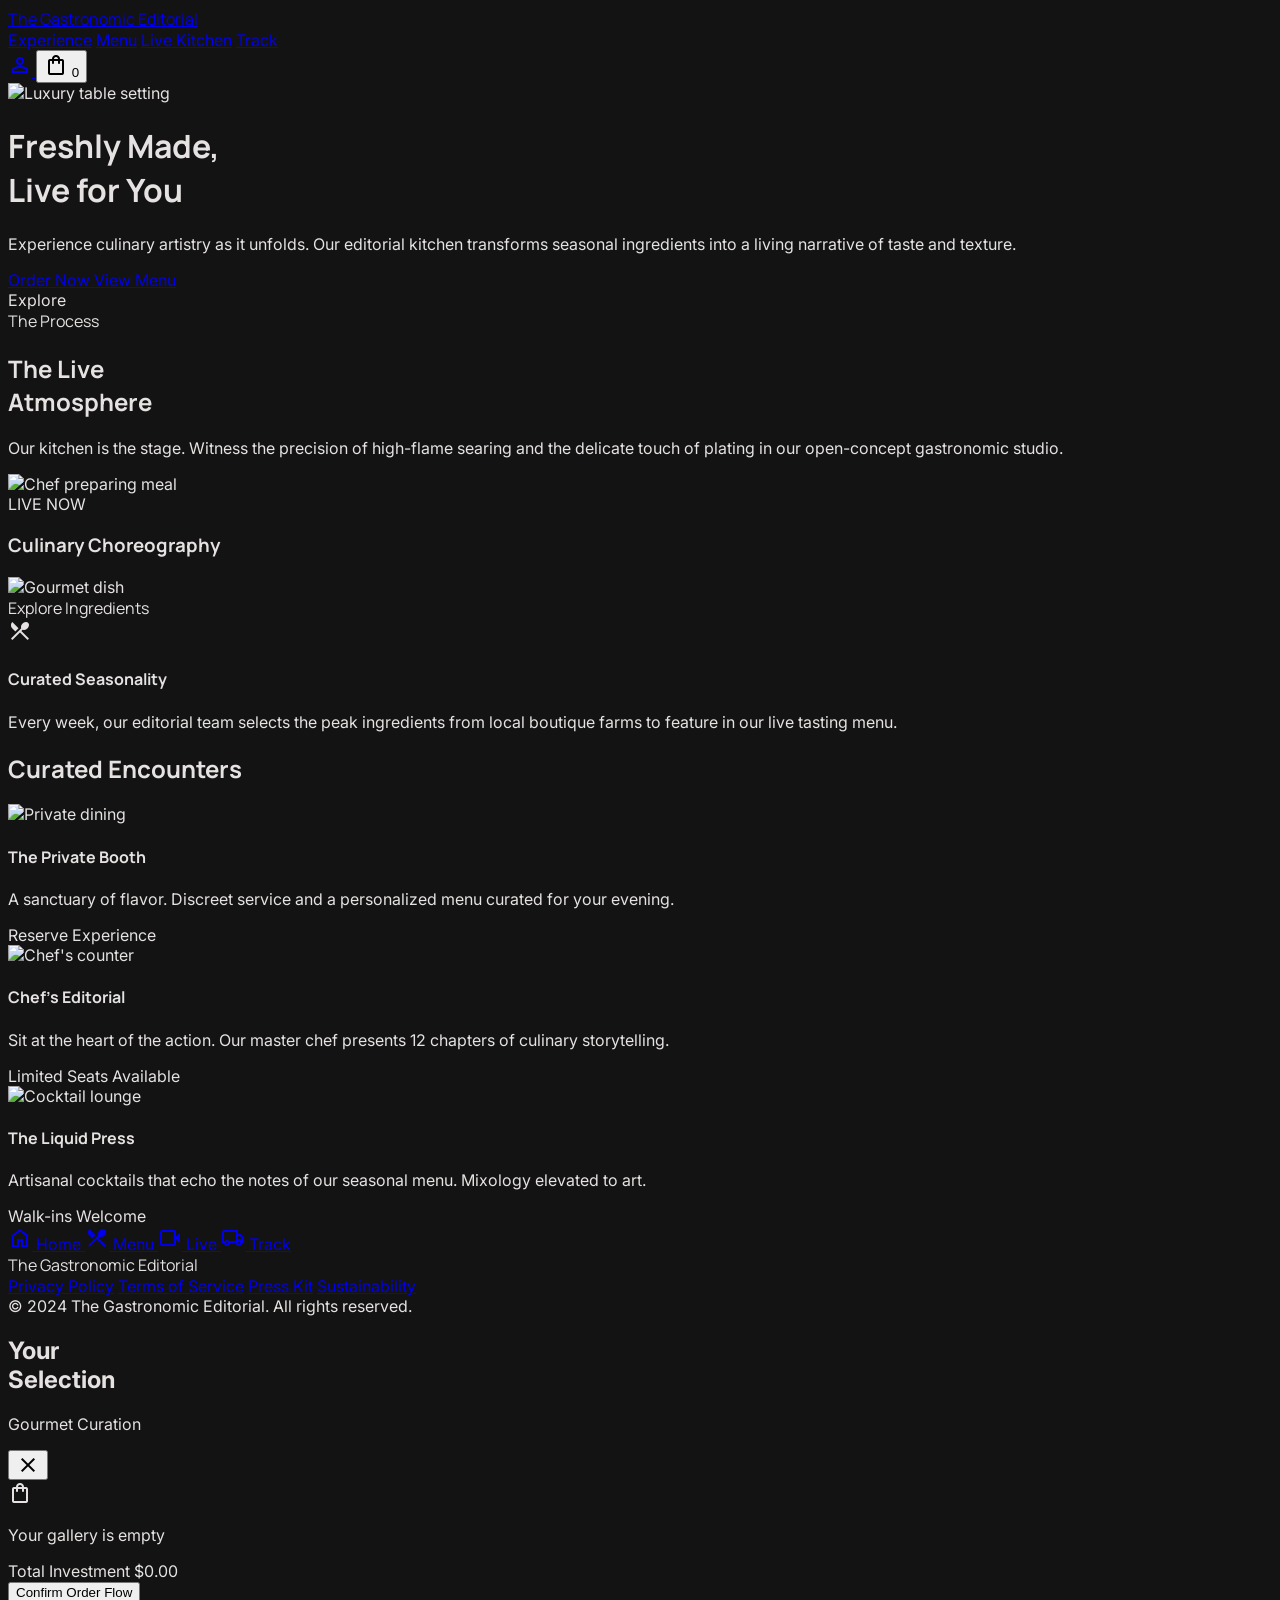
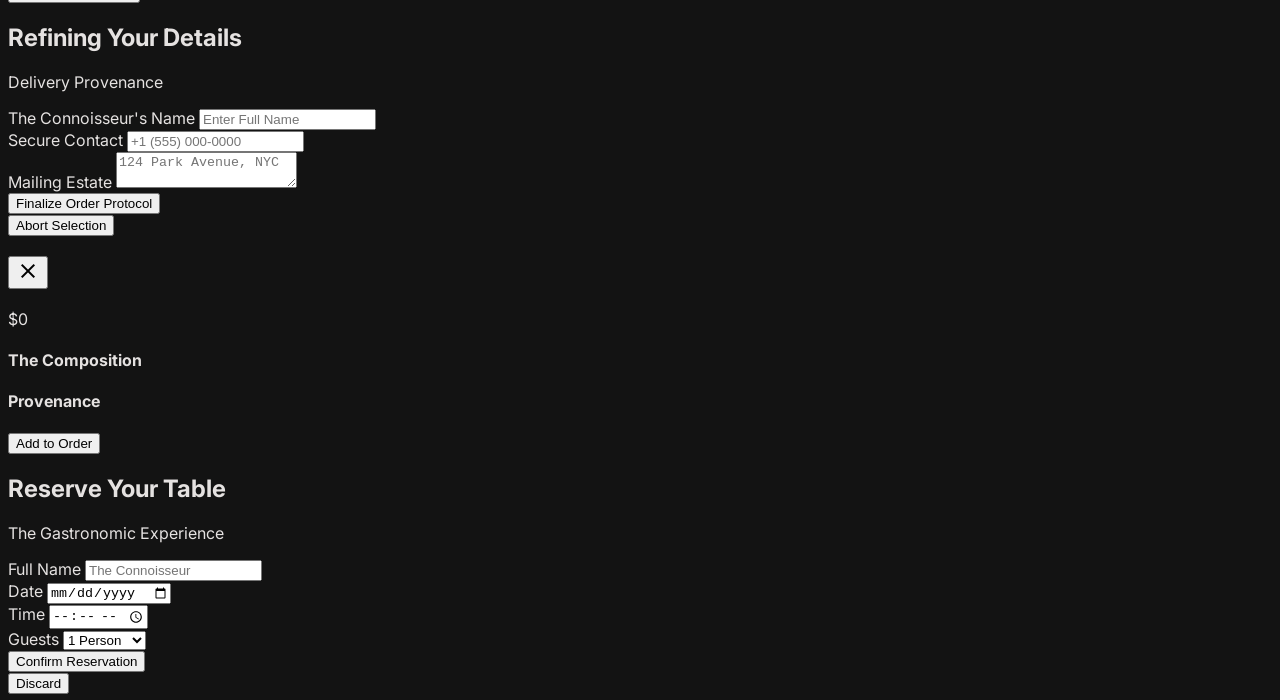
==== index.html @ ee4dd298 "Initial commit with all project files" ====
<!DOCTYPE html>

<html class="dark" lang="en"><head>
<meta charset="utf-8"/>
<meta content="width=device-width, initial-scale=1.0" name="viewport"/>
<title>The Gastronomic Editorial | Premium Culinary Experience</title>
<script src="https://cdn.tailwindcss.com?plugins=forms,container-queries"></script>
<link href="https://fonts.googleapis.com/css2?family=Manrope:wght@400;700;800&amp;family=Inter:wght@300;400;500;600&amp;display=swap" rel="stylesheet"/>
<link href="https://fonts.googleapis.com/css2?family=Material+Symbols+Outlined:wght,FILL@100..700,0..1&amp;display=swap" rel="stylesheet"/>
<link href="https://fonts.googleapis.com/css2?family=Material+Symbols+Outlined:wght,FILL@100..700,0..1&amp;display=swap" rel="stylesheet"/>
<link rel="stylesheet" href="styles.css">
<script id="tailwind-config">
        tailwind.config = {
            darkMode: "class",
            theme: {
                extend: {
                    colors: {
                        "on-primary-container": "#554300",
                        "on-secondary-fixed-variant": "#713700",
                        "surface-bright": "#393939",
                        "secondary": "#ffb783",
                        "surface-container-lowest": "#0e0e0e",
                        "on-tertiary-fixed-variant": "#005228",
                        "tertiary-fixed-dim": "#4ae183",
                        "inverse-primary": "#735c00",
                        "primary-container": "#d4af37",
                        "error": "#ffb4ab",
                        "on-surface": "#e5e2e1",
                        "inverse-surface": "#e5e2e1",
                        "on-background": "#e5e2e1",
                        "surface-container": "#201f1f",
                        "secondary-fixed": "#ffdcc5",
                        "on-primary-fixed-variant": "#574500",
                        "error-container": "#93000a",
                        "surface-dim": "#131313",
                        "outline-variant": "#4d4635",
                        "on-error-container": "#ffdad6",
                        "on-secondary-container": "#451f00",
                        "secondary-fixed-dim": "#ffb783",
                        "primary-fixed-dim": "#e9c349",
                        "surface-container-high": "#2a2a2a",
                        "tertiary-container": "#2ecc71",
                        "on-tertiary-fixed": "#00210c",
                        "tertiary": "#54e98a",
                        "on-tertiary-container": "#005027",
                        "surface-tint": "#e9c349",
                        "on-secondary-fixed": "#301400",
                        "on-primary-fixed": "#241a00",
                        "on-secondary": "#4f2500",
                        "surface-container-low": "#1c1b1b",
                        "secondary-container": "#db7619",
                        "outline": "#99907c",
                        "tertiary-fixed": "#6bfe9c",
                        "primary": "#f2ca50",
                        "background": "#131313",
                        "surface": "#131313",
                        "on-tertiary": "#003919",
                        "surface-container-highest": "#353534",
                        "on-error": "#690005",
                        "surface-variant": "#353534",
                        "on-surface-variant": "#d0c5af",
                        "primary-fixed": "#ffe088",
                        "on-primary": "#3c2f00",
                        "inverse-on-surface": "#313030"
                    },
                    fontFamily: {
                        "headline": ["Manrope"],
                        "body": ["Inter"],
                        "label": ["Inter"]
                    },
                    borderRadius: {"DEFAULT": "0.25rem", "lg": "0.5rem", "xl": "0.75rem", "full": "9999px"},
                },
            },
        }
    </script>
<style>
        .material-symbols-outlined {
            font-variation-settings: 'FILL' 0, 'wght' 400, 'GRAD' 0, 'opsz' 24;
        }
        body {
            background-color: #131313;
            color: #e5e2e1;
            font-family: 'Inter', sans-serif;
        }
        .font-manrope { font-family: 'Manrope', sans-serif; }
    </style>
</head>
<body class="overflow-x-hidden">
<!-- Top Navigation Bar (Standardized) -->
<nav class="fixed top-0 w-full z-50 bg-surface-variant/40 backdrop-blur-3xl shadow-2xl shadow-black/20 no-border">
<div class="flex justify-between items-center w-full px-8 py-4 max-w-screen-2xl mx-auto">
<a href="index.html" class="text-2xl font-manrope font-extrabold tracking-tighter text-white">
    The Gastronomic Editorial
</a>
<div class="hidden md:flex items-center gap-10">
<a id="nav-experience" class="font-inter text-sm hover:scale-105 transition-transform duration-300 text-gray-400 hover:text-white" href="index.html">Experience</a>
<a id="nav-menu" class="font-inter text-sm hover:scale-105 transition-transform duration-300 text-gray-400 hover:text-white" href="menu.html">Menu</a>
<a id="nav-live" class="font-inter text-sm hover:scale-105 transition-transform duration-300 text-gray-400 hover:text-white" href="live.html">Live Kitchen</a>
<a id="nav-track" class="font-inter text-sm hover:scale-105 transition-transform duration-300 text-gray-400 hover:text-white" href="track.html">Track</a>
</div>
<div class="flex items-center gap-6">
<a href="profile.html" class="text-white hover:scale-105 transition-transform duration-300" title="Profile">
<span class="material-symbols-outlined">person</span>
</a>
<button class="text-white hover:scale-105 transition-transform duration-300 relative" data-id="cart-toggle" title="Cart">
<span class="material-symbols-outlined">shopping_bag</span>
<span class="absolute -top-1 -right-1 w-4 h-4 bg-primary text-on-primary text-[10px] font-bold rounded-full flex items-center justify-center cart-badge hidden">0</span>
</button>
</div>
</div>
</nav>
<!-- Hero Section -->
<header class="relative min-h-screen flex items-center justify-center overflow-hidden pt-20">
<div class="absolute inset-0 z-0">
<img alt="Luxury table setting" class="w-full h-full object-cover opacity-60" data-alt="Cinematic wide shot of a luxury restaurant table setting with dim warm lighting, fine glassware, and artfully plated dark cuisine" src="https://lh3.googleusercontent.com/aida-public/[base64]"/>
<div class="absolute inset-0 bg-gradient-to-b from-transparent via-surface/40 to-surface"></div>
</div>
<div class="relative z-10 text-center max-w-4xl px-6">
<h1 class="font-manrope text-5xl md:text-8xl font-extrabold tracking-tight mb-8 leading-tight">
                Freshly Made, <br/>
<span class="text-primary italic">Live for You</span>
</h1>
<p class="font-inter text-lg md:text-xl text-on-surface-variant mb-12 max-w-2xl mx-auto leading-relaxed">
                Experience culinary artistry as it unfolds. Our editorial kitchen transforms seasonal ingredients into a living narrative of taste and texture.
            </p>
<div class="flex flex-col sm:flex-row items-center justify-center gap-6">
<a href="menu.html" class="px-12 py-5 bg-gradient-to-r from-primary to-primary-container text-on-primary font-bold rounded-full hover:scale-105 transition-transform duration-300 shadow-xl shadow-primary/20">
    Order Now
</a>
<a href="menu.html" class="px-12 py-5 bg-surface-variant/20 backdrop-blur-md border border-outline-variant/30 text-white font-bold rounded-full hover:bg-white/10 transition-all duration-300">
    View Menu
</a>
</div>
</div>
<!-- Scroll Indicator -->
<div class="absolute bottom-10 left-1/2 -translate-x-1/2 flex flex-col items-center gap-2">
<span class="text-[10px] uppercase tracking-widest text-primary/60 font-medium">Explore</span>
<div class="w-px h-12 bg-gradient-to-b from-primary to-transparent"></div>
</div>
</header>
<!-- Live Cooking Intro: Bento Grid Layout -->
<section class="py-24 px-8 max-w-screen-2xl mx-auto">
<div class="flex flex-col md:flex-row justify-between items-end mb-16 gap-8">
<div class="max-w-xl">
<span class="text-primary font-manrope font-bold tracking-widest uppercase text-sm mb-4 block">The Process</span>
<h2 class="font-manrope text-4xl md:text-6xl font-extrabold tracking-tighter leading-none">The Live <br/>Atmosphere</h2>
</div>
<p class="font-inter text-on-surface-variant max-w-md text-right md:pb-2">
                Our kitchen is the stage. Witness the precision of high-flame searing and the delicate touch of plating in our open-concept gastronomic studio.
            </p>
</div>
<div class="grid grid-cols-1 md:grid-cols-12 gap-6 h-auto md:h-[800px]">
<!-- Main Feature -->
<div class="md:col-span-7 relative group overflow-hidden rounded-3xl surface-container">
<img alt="Chef preparing meal" class="w-full h-full object-cover group-hover:scale-110 transition-transform duration-700" data-alt="Close-up of a professional chef's hands delicately garnishing a modern gourmet dish with microgreens in a high-end restaurant kitchen" src="https://lh3.googleusercontent.com/aida-public/[base64]"/>
<div class="absolute inset-0 bg-gradient-to-t from-black/80 via-transparent to-transparent"></div>
<div class="absolute bottom-8 left-8">
<span class="bg-primary/90 text-on-primary text-xs font-bold px-3 py-1 rounded-full mb-3 inline-block">LIVE NOW</span>
<h3 class="font-manrope text-3xl font-bold text-white">Culinary Choreography</h3>
</div>
</div>
<!-- Side Cluster -->
<div class="md:col-span-5 grid grid-rows-2 gap-6">
<div class="relative group overflow-hidden rounded-3xl surface-container">
<img alt="Gourmet dish" class="w-full h-full object-cover group-hover:scale-110 transition-transform duration-700" data-alt="Exquisite plating of roasted sea bass with vibrant seasonal vegetables on a dark ceramic plate with dramatic lighting" src="https://lh3.googleusercontent.com/aida-public/[base64]"/>
<div class="absolute inset-0 bg-surface-variant/20 backdrop-blur-[2px] opacity-0 group-hover:opacity-100 transition-opacity flex items-center justify-center">
<span class="text-white font-manrope font-bold text-lg border border-white/40 px-6 py-2 rounded-full">Explore Ingredients</span>
</div>
</div>
<div class="relative group overflow-hidden rounded-3xl bg-surface-container-high p-8 flex flex-col justify-end">
<div class="mb-auto">
<span class="material-symbols-outlined text-primary text-4xl" data-icon="restaurant_menu">restaurant_menu</span>
</div>
<h4 class="font-manrope text-2xl font-bold text-white mb-2">Curated Seasonality</h4>
<p class="font-inter text-on-surface-variant text-sm">Every week, our editorial team selects the peak ingredients from local boutique farms to feature in our live tasting menu.</p>
</div>
</div>
</div>
</section>
<!-- Experience Tiers: Asymmetric Cards -->
<section class="py-24 bg-surface-container-low overflow-hidden">
<div class="max-w-screen-2xl mx-auto px-8">
<h2 class="font-manrope text-center text-4xl md:text-6xl font-extrabold tracking-tighter mb-20 italic">Curated Encounters</h2>
<div class="grid grid-cols-1 lg:grid-cols-3 gap-12">
<!-- Card 1 -->
<div class="flex flex-col gap-6 pt-12">
<div class="aspect-[4/5] rounded-3xl overflow-hidden shadow-2xl">
<img alt="Private dining" class="w-full h-full object-cover" data-alt="Intimate private dining room with warm golden lighting, velvet chairs, and a minimalist black marble table" src="https://lh3.googleusercontent.com/aida-public/[base64]"/>
</div>
<div>
<h4 class="font-manrope text-2xl font-bold mb-3 uppercase tracking-tighter">The Private Booth</h4>
<p class="text-sm text-on-surface-variant mb-4">A sanctuary of flavor. Discreet service and a personalized menu curated for your evening.</p>
<span class="text-primary font-bold text-xs tracking-widest uppercase">Reserve Experience</span>
</div>
</div>
<!-- Card 2 (Offset) -->
<div class="flex flex-col gap-6 -mt-8">
<div class="aspect-[4/5] rounded-3xl overflow-hidden shadow-2xl border-4 border-primary/20">
<img alt="Chef's counter" class="w-full h-full object-cover" data-alt="High-angle shot of a chef's counter with various small gourmet plates and a glass of red wine under warm spotlights" src="https://lh3.googleusercontent.com/aida-public/[base64]"/>
</div>
<div>
<h4 class="font-manrope text-2xl font-bold mb-3 uppercase tracking-tighter">Chef's Editorial</h4>
<p class="text-sm text-on-surface-variant mb-4">Sit at the heart of the action. Our master chef presents 12 chapters of culinary storytelling.</p>
<span class="text-primary font-bold text-xs tracking-widest uppercase">Limited Seats Available</span>
</div>
</div>
<!-- Card 3 -->
<div class="flex flex-col gap-6 pt-24">
<div class="aspect-[4/5] rounded-3xl overflow-hidden shadow-2xl">
<img alt="Cocktail lounge" class="w-full h-full object-cover" data-alt="Mood shot of a sophisticated cocktail lounge with leather seating and a backlit bar displaying premium spirits" src="https://lh3.googleusercontent.com/aida-public/[base64]"/>
</div>
<div>
<h4 class="font-manrope text-2xl font-bold mb-3 uppercase tracking-tighter">The Liquid Press</h4>
<p class="text-sm text-on-surface-variant mb-4">Artisanal cocktails that echo the notes of our seasonal menu. Mixology elevated to art.</p>
<span class="text-primary font-bold text-xs tracking-widest uppercase">Walk-ins Welcome</span>
</div>
</div>
</div>
</div>
</section>
<!-- Standardized Bottom Mobile Navigation (Floating Island) -->
<nav id="mobile-nav" class="md:hidden fixed bottom-6 left-1/2 -translate-x-1/2 w-[90%] max-w-md rounded-full px-6 py-3 z-50 bg-surface-variant/40 backdrop-blur-2xl shadow-xl shadow-black/40 border border-white/10 flex justify-around items-center">
<a href="index.html" class="flex flex-col items-center justify-center text-gray-400 hover:text-white transition-all">
<span class="material-symbols-outlined">home</span>
<span class="font-inter text-[10px] font-medium mt-1">Home</span>
</a>
<a href="menu.html" class="flex flex-col items-center justify-center text-gray-400 hover:text-white transition-all">
<span class="material-symbols-outlined">restaurant_menu</span>
<span class="font-inter text-[10px] font-medium mt-1">Menu</span>
</a>
<a href="live.html" class="flex flex-col items-center justify-center text-gray-400 hover:text-white transition-all">
<span class="material-symbols-outlined">videocam</span>
<span class="font-inter text-[10px] font-medium mt-1">Live</span>
</a>
<a href="track.html" class="flex flex-col items-center justify-center text-gray-400 hover:text-white transition-all">
<span class="material-symbols-outlined">local_shipping</span>
<span class="font-inter text-[10px] font-medium mt-1">Track</span>
</a>
</nav>

<!-- Footer (Shared Component) -->
<footer class="w-full py-12 px-8 bg-surface border-t border-white/5 pb-32 md:pb-12">
<div class="flex flex-col md:flex-row justify-between items-center gap-8 max-w-screen-2xl mx-auto">
<div class="text-xl font-manrope font-bold text-white/80">
                The Gastronomic Editorial
            </div>
<div class="flex flex-wrap justify-center gap-8">
<a class="font-inter text-xs tracking-wide text-gray-500 hover:text-yellow-400 transition-colors uppercase font-bold" href="privacy policy.html">Privacy Policy</a>
<a class="font-inter text-xs tracking-wide text-gray-500 hover:text-yellow-400 transition-colors uppercase font-bold" href="terms of services.html">Terms of Service</a>
<a class="font-inter text-xs tracking-wide text-gray-500 hover:text-yellow-400 transition-colors uppercase font-bold" href="press.html">Press Kit</a>
<a class="font-inter text-xs tracking-wide text-gray-500 hover:text-yellow-400 transition-colors uppercase font-bold" href="sustainability.html">Sustainability</a>
</div>
<div class="font-inter text-[10px] tracking-widest text-gray-600 uppercase">
                © 2024 The Gastronomic Editorial. All rights reserved.
            </div>
</div>
</footer>
<script src="script.js"></script>
</body></html>
---- styles.css ----
/* Toast Notifications */
#toast-container {
    position: fixed;
    top: 1.5rem;
    right: 1.5rem;
    z-index: 100;
    display: flex;
    flex-direction: column;
    gap: 0.75rem;
    pointer-events: none;
}

.toast {
    background: rgba(32, 31, 31, 0.9);
    backdrop-filter: blur(12px);
    border-left: 4px solid #f2ca50;
    color: #e5e2e1;
    padding: 1rem 1.5rem;
    border-radius: 0.75rem;
    box-shadow: 0 10px 15px -3px rgba(0, 0, 0, 0.3);
    pointer-events: auto;
    animation: slideIn 0.3s ease-out forwards;
    display: flex;
    align-items: center;
    gap: 0.75rem;
    min-width: 250px;
}

.toast.removing {
    animation: slideOut 0.3s ease-in forwards;
}

@keyframes slideIn {
    from { transform: translateX(100%); opacity: 0; }
    to { transform: translateX(0); opacity: 1; }
}

@keyframes slideOut {
    from { transform: translateX(0); opacity: 1; }
    to { transform: translateX(100%); opacity: 0; }
}

/* Cooking Animations */
.cooking-container {
    width: 100%;
    height: 100%;
    display: flex;
    flex-direction: column;
    align-items: center;
    justify-content: center;
    background: #131313;
}

.oven-animation {
    width: 150px;
    height: 150px;
    background: radial-gradient(circle, #ff6b00 0%, transparent 70%);
    border-radius: 50%;
    animation: firePulse 1.5s infinite ease-in-out;
}

@keyframes firePulse {
    0%, 100% { transform: scale(1); opacity: 0.8; }
    50% { transform: scale(1.2); opacity: 1; }
}

.sizzle-animation {
    width: 100px;
    height: 10px;
    background: #ffb783;
    border-radius: 5px;
    position: relative;
}

.sizzle-animation::after {
    content: '';
    position: absolute;
    top: -20px;
    left: 10px;
    width: 20px;
    height: 20px;
    background: rgba(255, 183, 131, 0.5);
    border-radius: 50%;
    animation: smokeUp 2s infinite ease-out;
}

@keyframes smokeUp {
    0% { transform: translateY(0) scale(1); opacity: 0.8; }
    100% { transform: translateY(-100px) scale(2); opacity: 0; }
}

/* Coffee Animation */
.coffee-stream {
    width: 4px;
    height: 0;
    background: #4e342e;
    animation: pourCoffee 2s ease-in-out forwards;
}

@keyframes pourCoffee {
    0% { height: 0; }
    100% { height: 120px; }
}

/* Theme Transitions */
html {
    transition: background-color 0.3s ease, color 0.3s ease;
}

body {
    transition: background-color 0.3s ease, color 0.3s ease;
}

/* Modal Styles */
.modal-overlay {
    position: fixed;
    inset: 0;
    background: rgba(0, 0, 0, 0.7);
    backdrop-filter: blur(8px);
    z-index: 1000;
    display: flex;
    align-items: center;
    justify-content: center;
    opacity: 0;
    pointer-events: none;
    transition: opacity 0.3s ease;
}

.modal-overlay.active {
    opacity: 1;
    pointer-events: auto;
}

.modal-content {
    background: #1c1b1b;
    border: 1px solid rgba(255, 255, 255, 0.1);
    border-radius: 2rem;
    max-width: 600px;
    width: 90%;
    transform: translateY(20px);
    transition: transform 0.3s ease;
    overflow: hidden;
}

.modal-overlay.active .modal-content {
    transform: translateY(0);
}

.modal-header {
    height: 300px;
    position: relative;
}

.modal-close {
    position: absolute;
    top: 1.5rem;
    right: 1.5rem;
    background: rgba(0, 0, 0, 0.5);
    color: white;
    width: 40px;
    height: 40px;
    border-radius: 50%;
    display: flex;
    align-items: center;
    justify-content: center;
    cursor: pointer;
    z-index: 10;
}

/* Progress Tracker Classes */
.step-done .step-circle { background-color: #f2ca50 !important; color: #3c2f00 !important; }
.step-active .step-circle { background-color: #ffb783 !important; color: #4f2500 !important; box-shadow: 0 0 0 4px rgba(255, 183, 131, 0.2); }
.step-active .step-text { color: #ffb783 !important; font-weight: 700; }
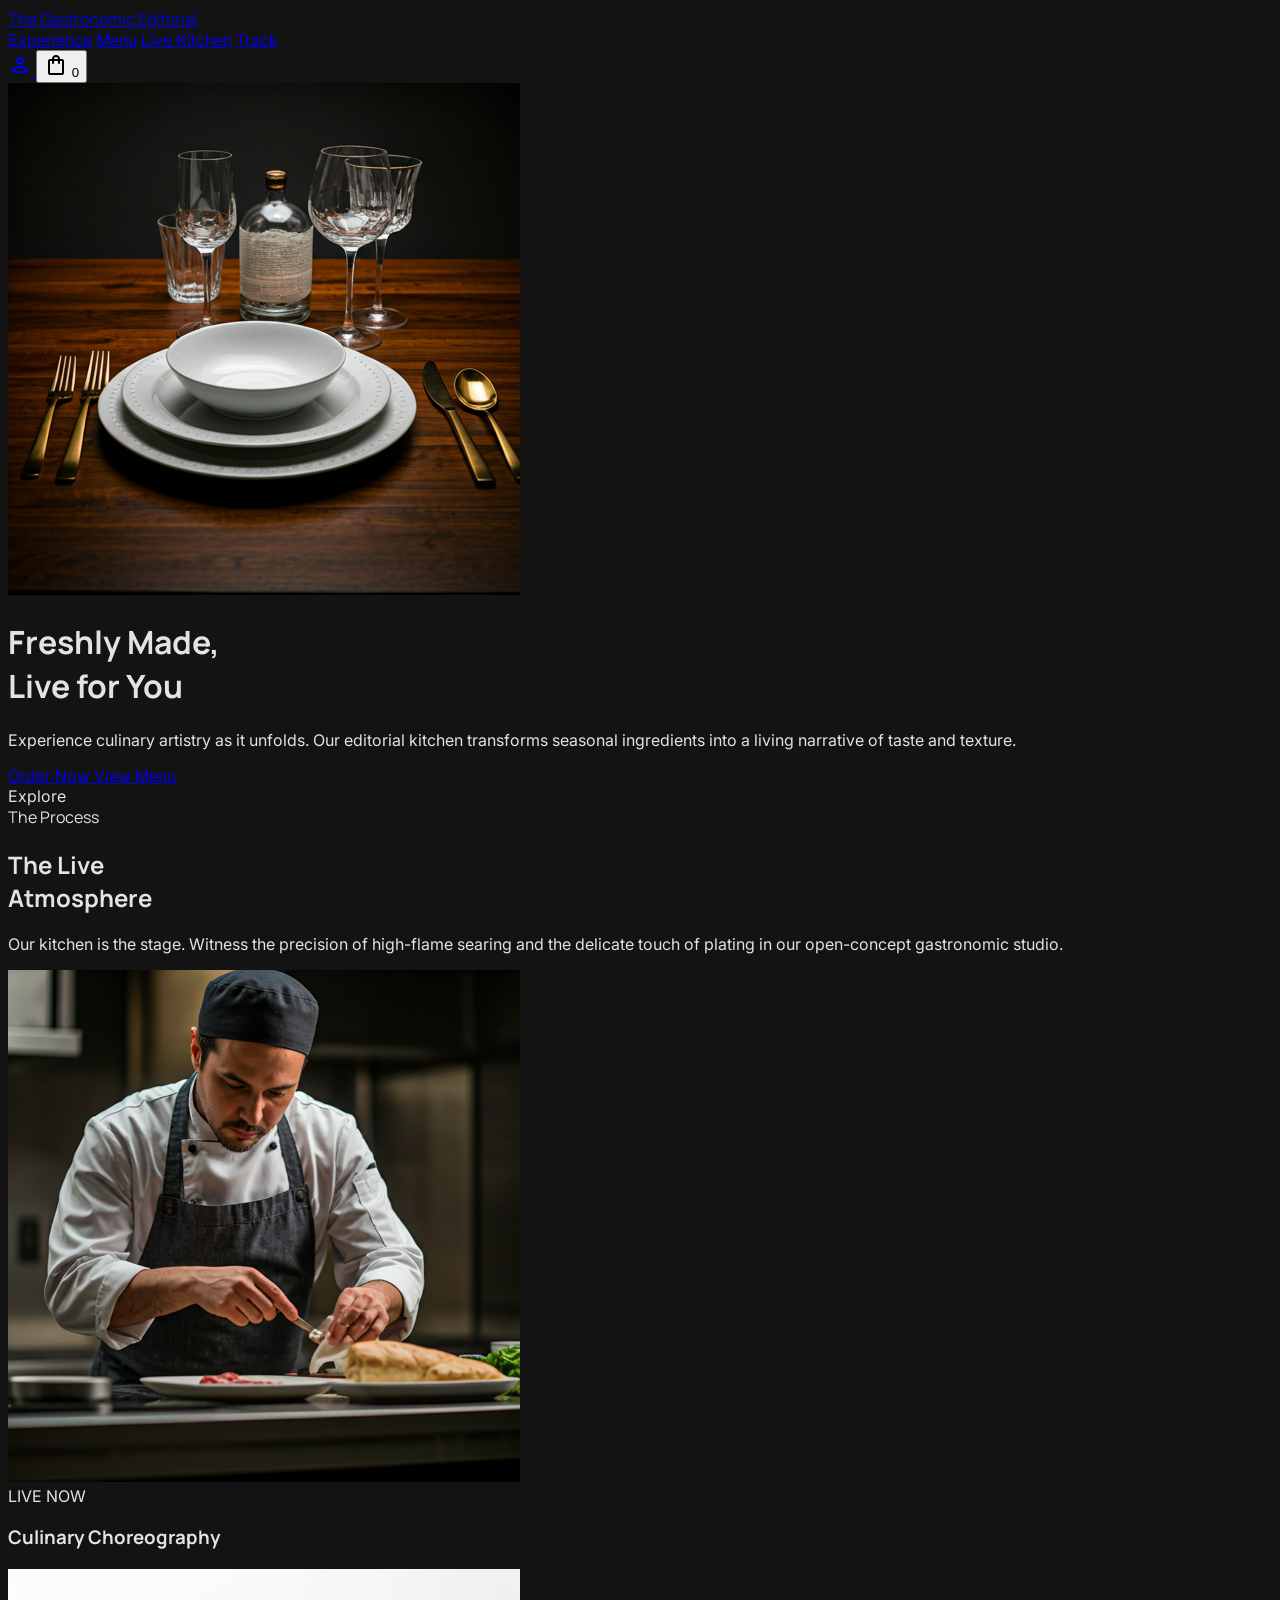
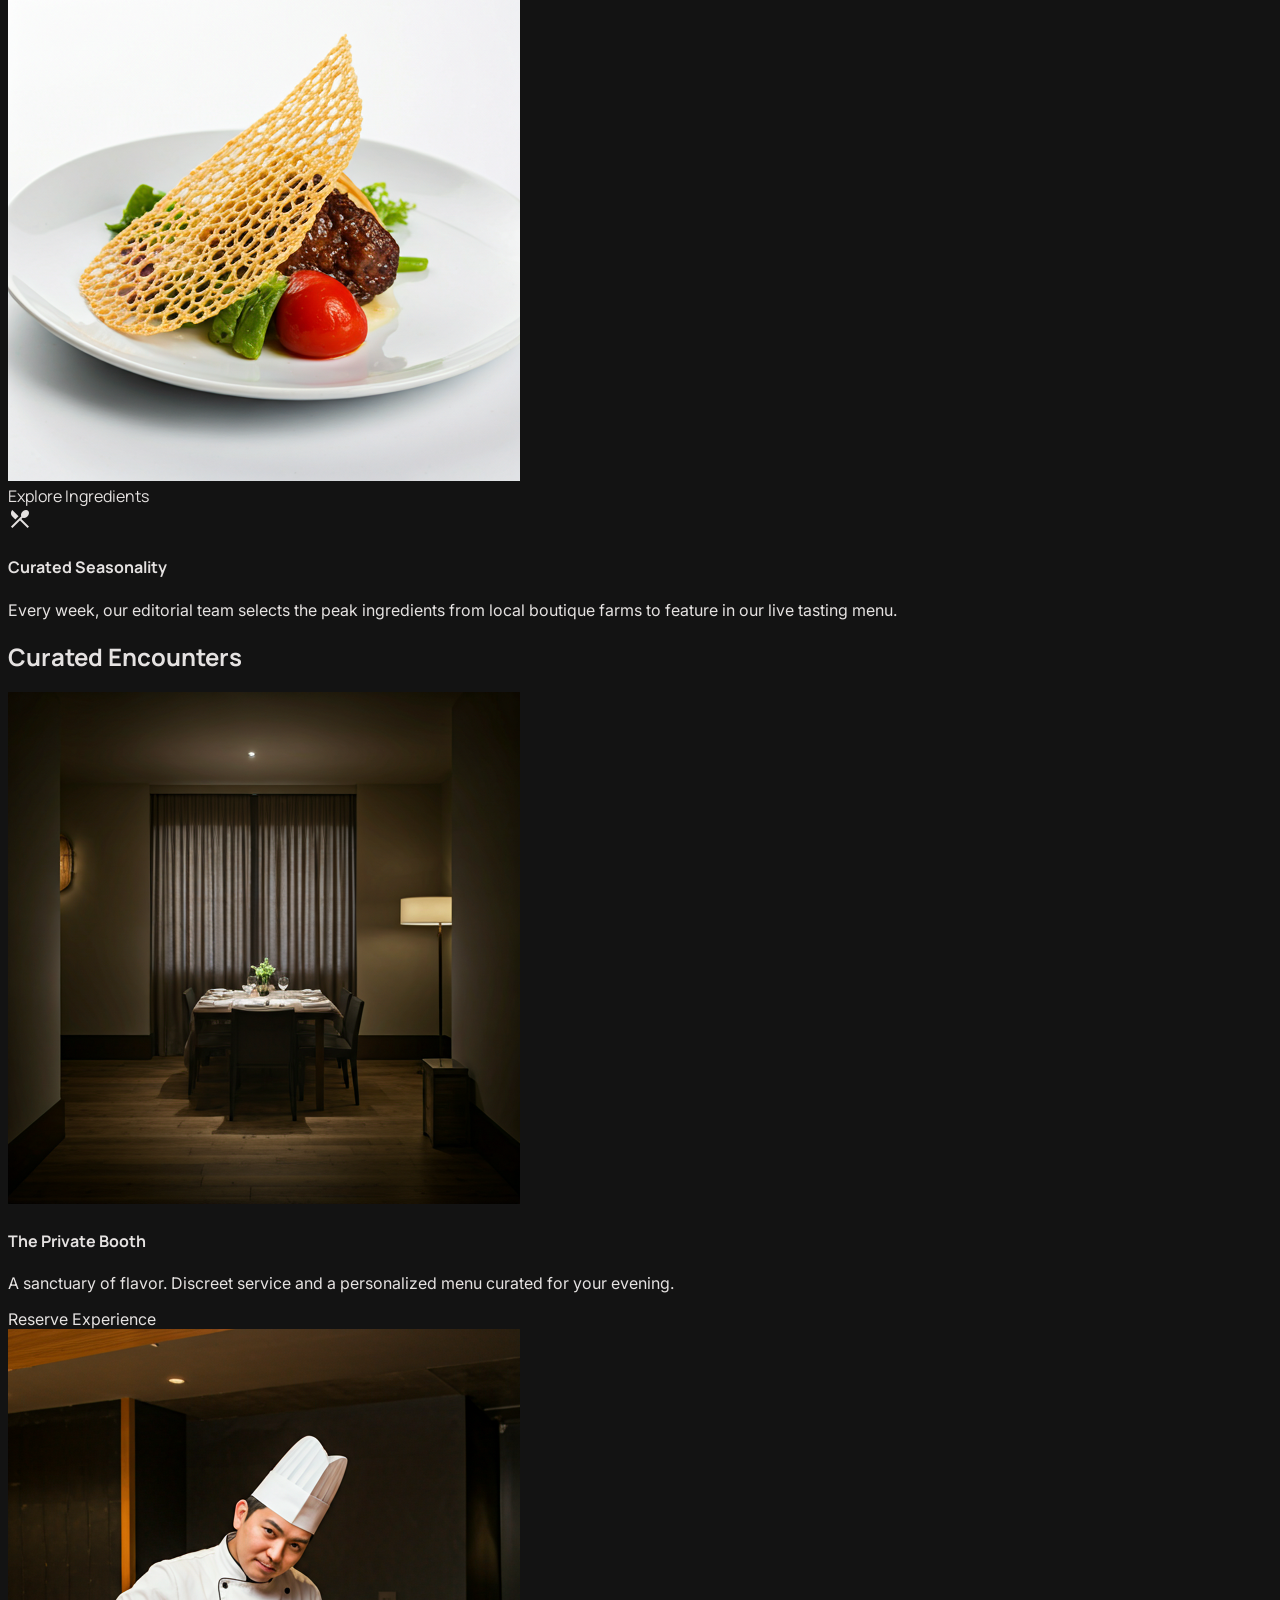
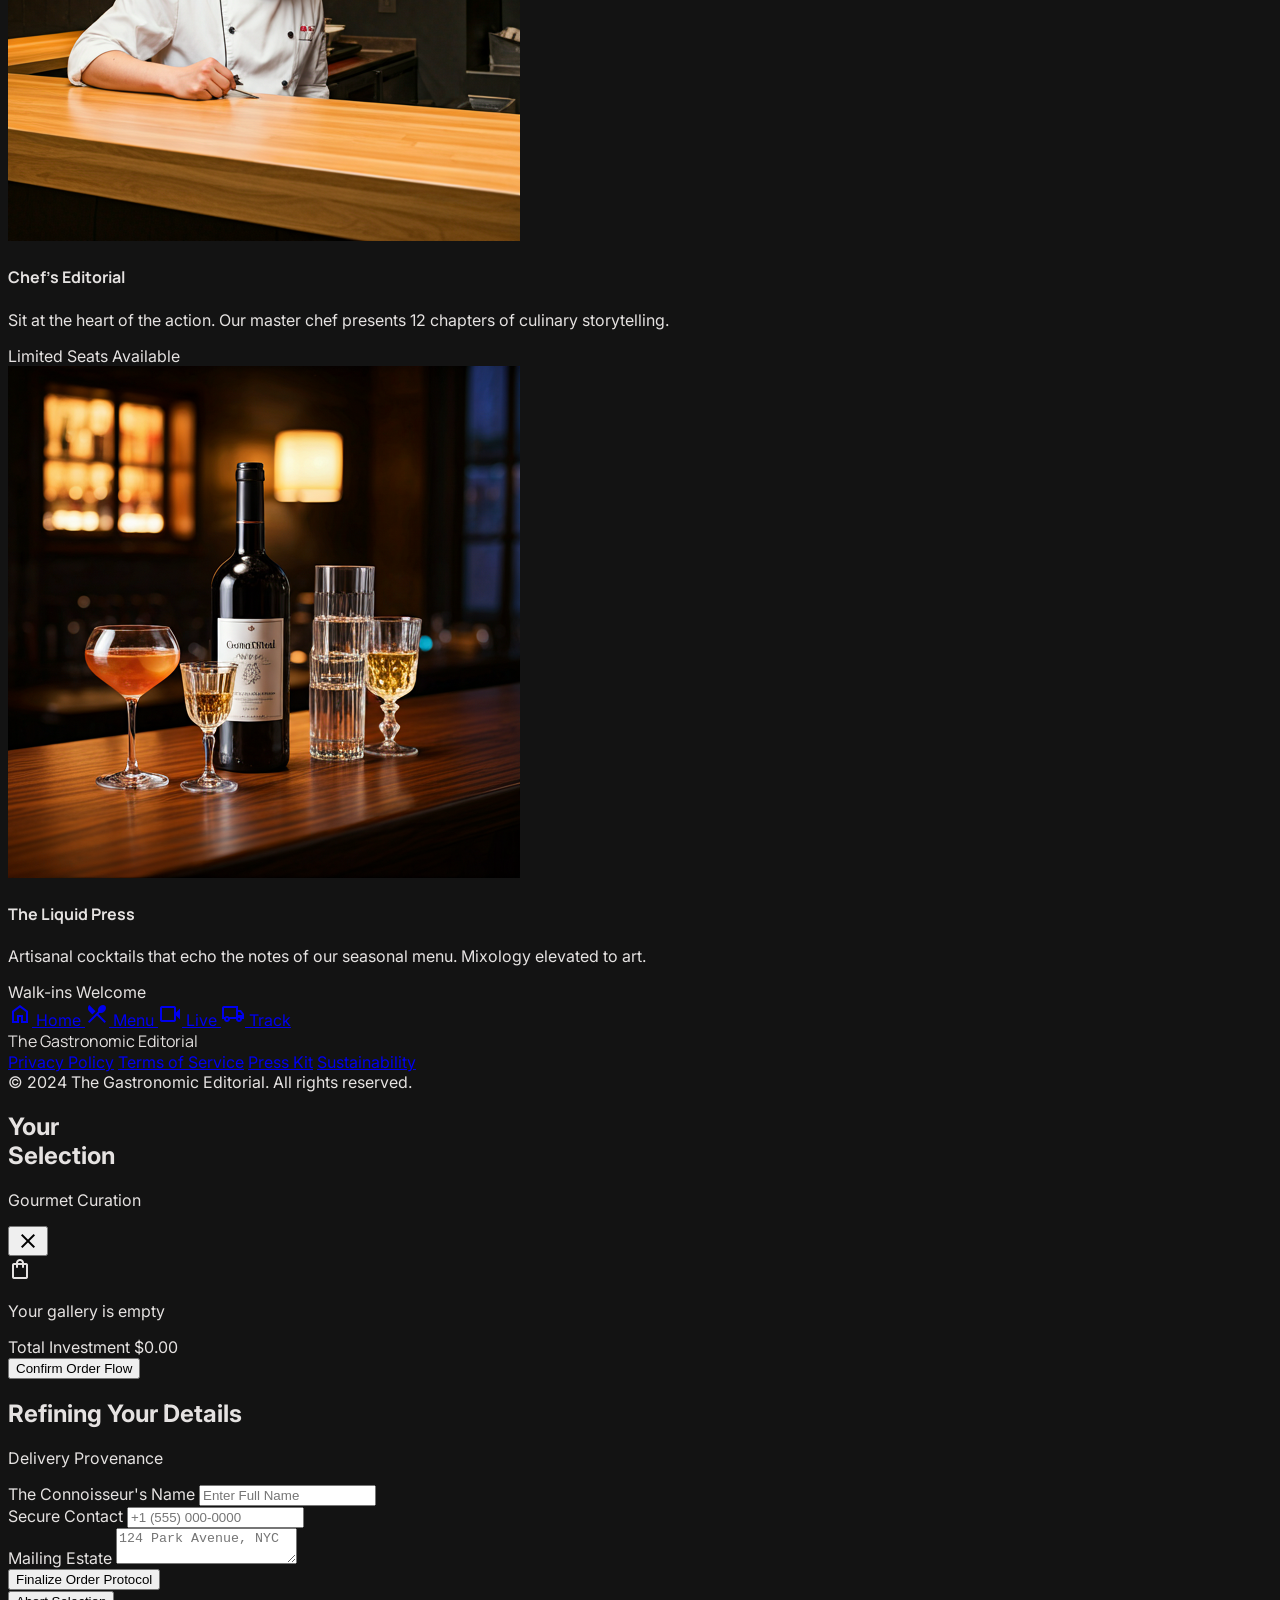
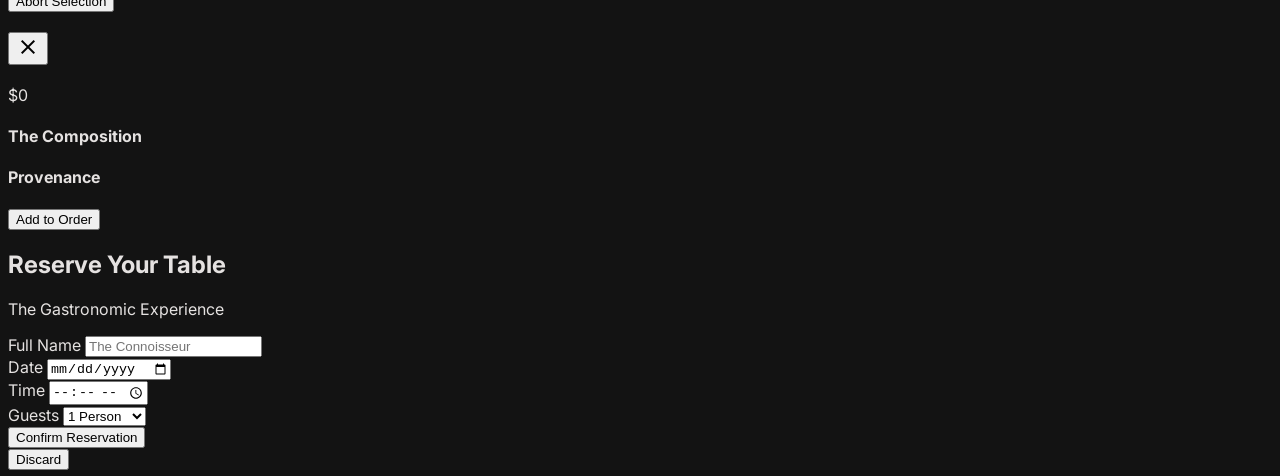
==== commit 39adfbab: "Organize images locallly, fix paths, and refine README" ====
--- a/index.html
+++ b/index.html
@@ -112,7 +112,7 @@
 <!-- Hero Section -->
 <header class="relative min-h-screen flex items-center justify-center overflow-hidden pt-20">
 <div class="absolute inset-0 z-0">
-<img alt="Luxury table setting" class="w-full h-full object-cover opacity-60" data-alt="Cinematic wide shot of a luxury restaurant table setting with dim warm lighting, fine glassware, and artfully plated dark cuisine" src="https://lh3.googleusercontent.com/aida-public/[base64]"/>
+<img alt="Luxury table setting" class="w-full h-full object-cover opacity-60" data-alt="Cinematic wide shot of a luxury restaurant table setting with dim warm lighting, fine glassware, and artfully plated dark cuisine" src="assets/images/image_24.jpg"/>
 <div class="absolute inset-0 bg-gradient-to-b from-transparent via-surface/40 to-surface"></div>
 </div>
 <div class="relative z-10 text-center max-w-4xl px-6">
@@ -152,7 +152,7 @@
 <div class="grid grid-cols-1 md:grid-cols-12 gap-6 h-auto md:h-[800px]">
 <!-- Main Feature -->
 <div class="md:col-span-7 relative group overflow-hidden rounded-3xl surface-container">
-<img alt="Chef preparing meal" class="w-full h-full object-cover group-hover:scale-110 transition-transform duration-700" data-alt="Close-up of a professional chef's hands delicately garnishing a modern gourmet dish with microgreens in a high-end restaurant kitchen" src="https://lh3.googleusercontent.com/aida-public/[base64]"/>
+<img alt="Chef preparing meal" class="w-full h-full object-cover group-hover:scale-110 transition-transform duration-700" data-alt="Close-up of a professional chef's hands delicately garnishing a modern gourmet dish with microgreens in a high-end restaurant kitchen" src="assets/images/image_21.jpg"/>
 <div class="absolute inset-0 bg-gradient-to-t from-black/80 via-transparent to-transparent"></div>
 <div class="absolute bottom-8 left-8">
 <span class="bg-primary/90 text-on-primary text-xs font-bold px-3 py-1 rounded-full mb-3 inline-block">LIVE NOW</span>
@@ -162,7 +162,7 @@
 <!-- Side Cluster -->
 <div class="md:col-span-5 grid grid-rows-2 gap-6">
 <div class="relative group overflow-hidden rounded-3xl surface-container">
-<img alt="Gourmet dish" class="w-full h-full object-cover group-hover:scale-110 transition-transform duration-700" data-alt="Exquisite plating of roasted sea bass with vibrant seasonal vegetables on a dark ceramic plate with dramatic lighting" src="https://lh3.googleusercontent.com/aida-public/[base64]"/>
+<img alt="Gourmet dish" class="w-full h-full object-cover group-hover:scale-110 transition-transform duration-700" data-alt="Exquisite plating of roasted sea bass with vibrant seasonal vegetables on a dark ceramic plate with dramatic lighting" src="assets/images/image_28.jpg"/>
 <div class="absolute inset-0 bg-surface-variant/20 backdrop-blur-[2px] opacity-0 group-hover:opacity-100 transition-opacity flex items-center justify-center">
 <span class="text-white font-manrope font-bold text-lg border border-white/40 px-6 py-2 rounded-full">Explore Ingredients</span>
 </div>
@@ -185,7 +185,7 @@
 <!-- Card 1 -->
 <div class="flex flex-col gap-6 pt-12">
 <div class="aspect-[4/5] rounded-3xl overflow-hidden shadow-2xl">
-<img alt="Private dining" class="w-full h-full object-cover" data-alt="Intimate private dining room with warm golden lighting, velvet chairs, and a minimalist black marble table" src="https://lh3.googleusercontent.com/aida-public/[base64]"/>
+<img alt="Private dining" class="w-full h-full object-cover" data-alt="Intimate private dining room with warm golden lighting, velvet chairs, and a minimalist black marble table" src="assets/images/image_11.jpg"/>
 </div>
 <div>
 <h4 class="font-manrope text-2xl font-bold mb-3 uppercase tracking-tighter">The Private Booth</h4>
@@ -196,7 +196,7 @@
 <!-- Card 2 (Offset) -->
 <div class="flex flex-col gap-6 -mt-8">
 <div class="aspect-[4/5] rounded-3xl overflow-hidden shadow-2xl border-4 border-primary/20">
-<img alt="Chef's counter" class="w-full h-full object-cover" data-alt="High-angle shot of a chef's counter with various small gourmet plates and a glass of red wine under warm spotlights" src="https://lh3.googleusercontent.com/aida-public/[base64]"/>
+<img alt="Chef's counter" class="w-full h-full object-cover" data-alt="High-angle shot of a chef's counter with various small gourmet plates and a glass of red wine under warm spotlights" src="assets/images/image_22.jpg"/>
 </div>
 <div>
 <h4 class="font-manrope text-2xl font-bold mb-3 uppercase tracking-tighter">Chef's Editorial</h4>
@@ -207,7 +207,7 @@
 <!-- Card 3 -->
 <div class="flex flex-col gap-6 pt-24">
 <div class="aspect-[4/5] rounded-3xl overflow-hidden shadow-2xl">
-<img alt="Cocktail lounge" class="w-full h-full object-cover" data-alt="Mood shot of a sophisticated cocktail lounge with leather seating and a backlit bar displaying premium spirits" src="https://lh3.googleusercontent.com/aida-public/[base64]"/>
+<img alt="Cocktail lounge" class="w-full h-full object-cover" data-alt="Mood shot of a sophisticated cocktail lounge with leather seating and a backlit bar displaying premium spirits" src="assets/images/image_29.jpg"/>
 </div>
 <div>
 <h4 class="font-manrope text-2xl font-bold mb-3 uppercase tracking-tighter">The Liquid Press</h4>
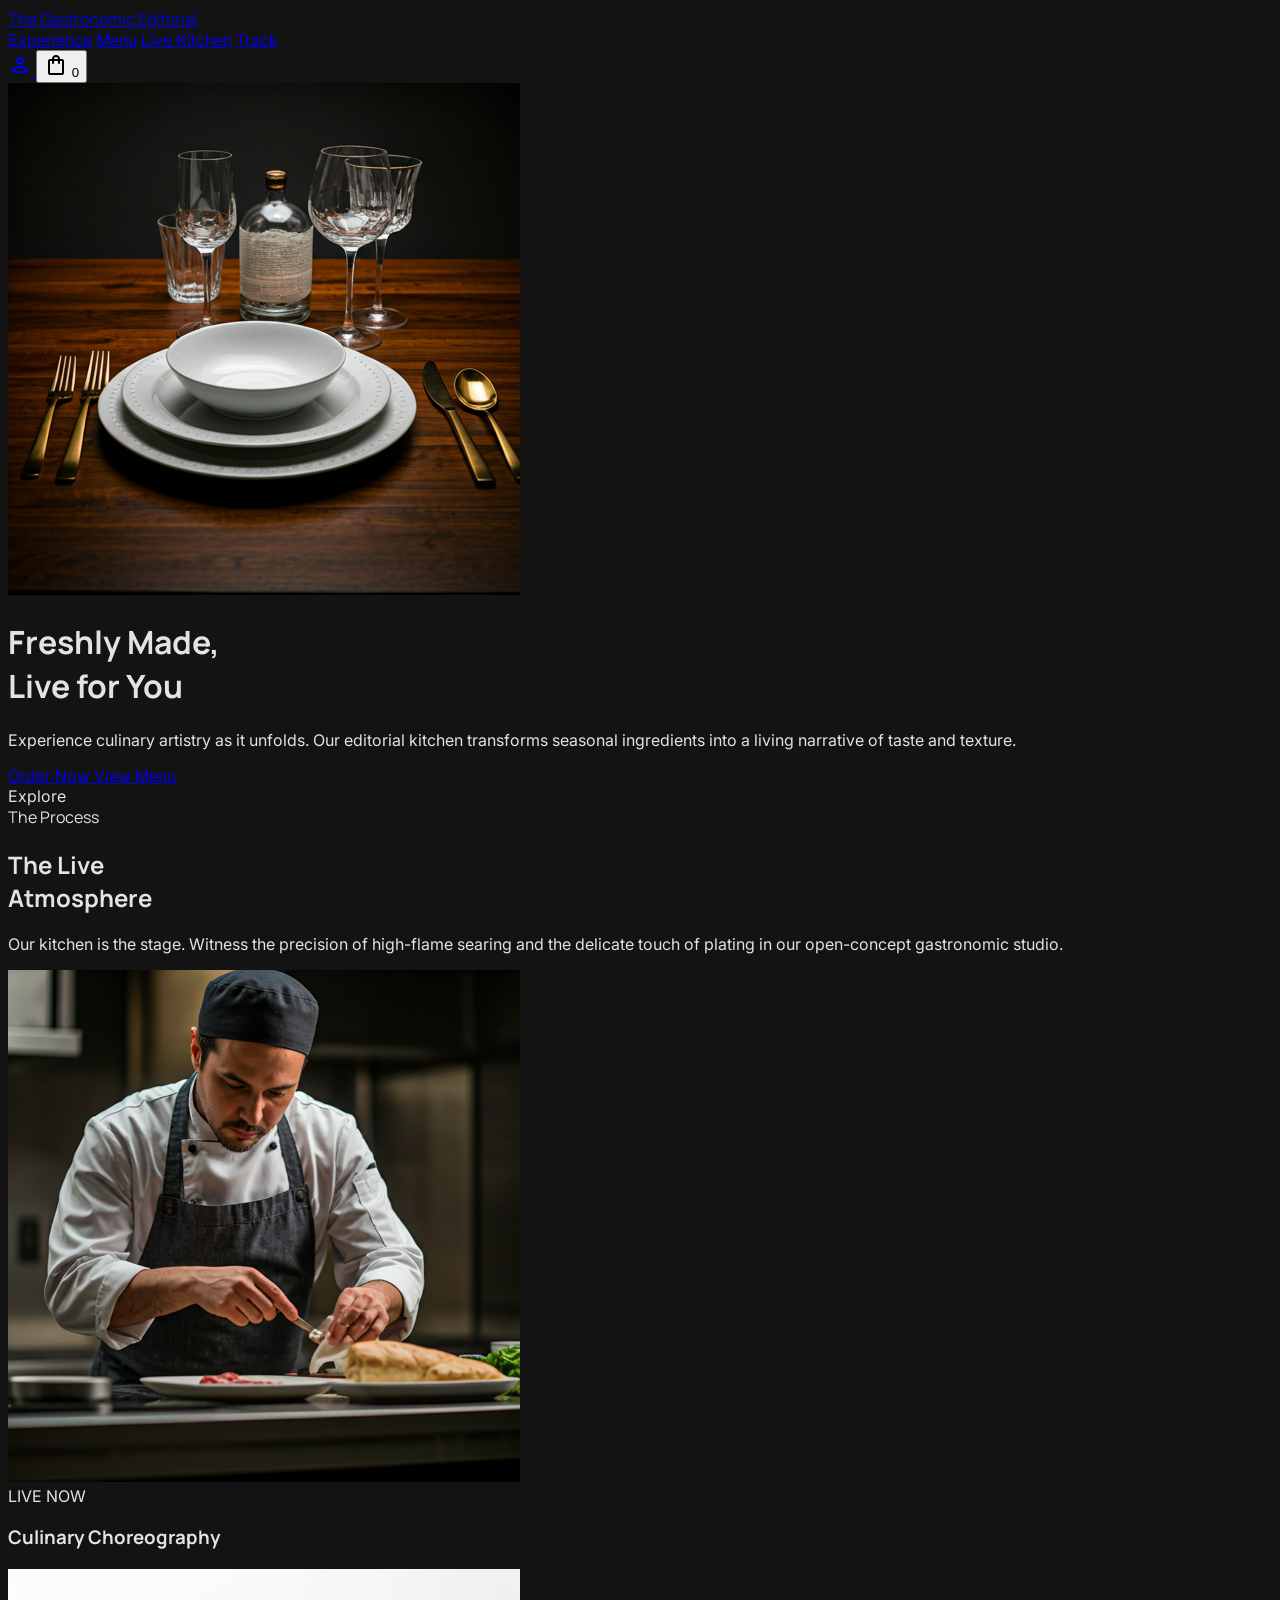
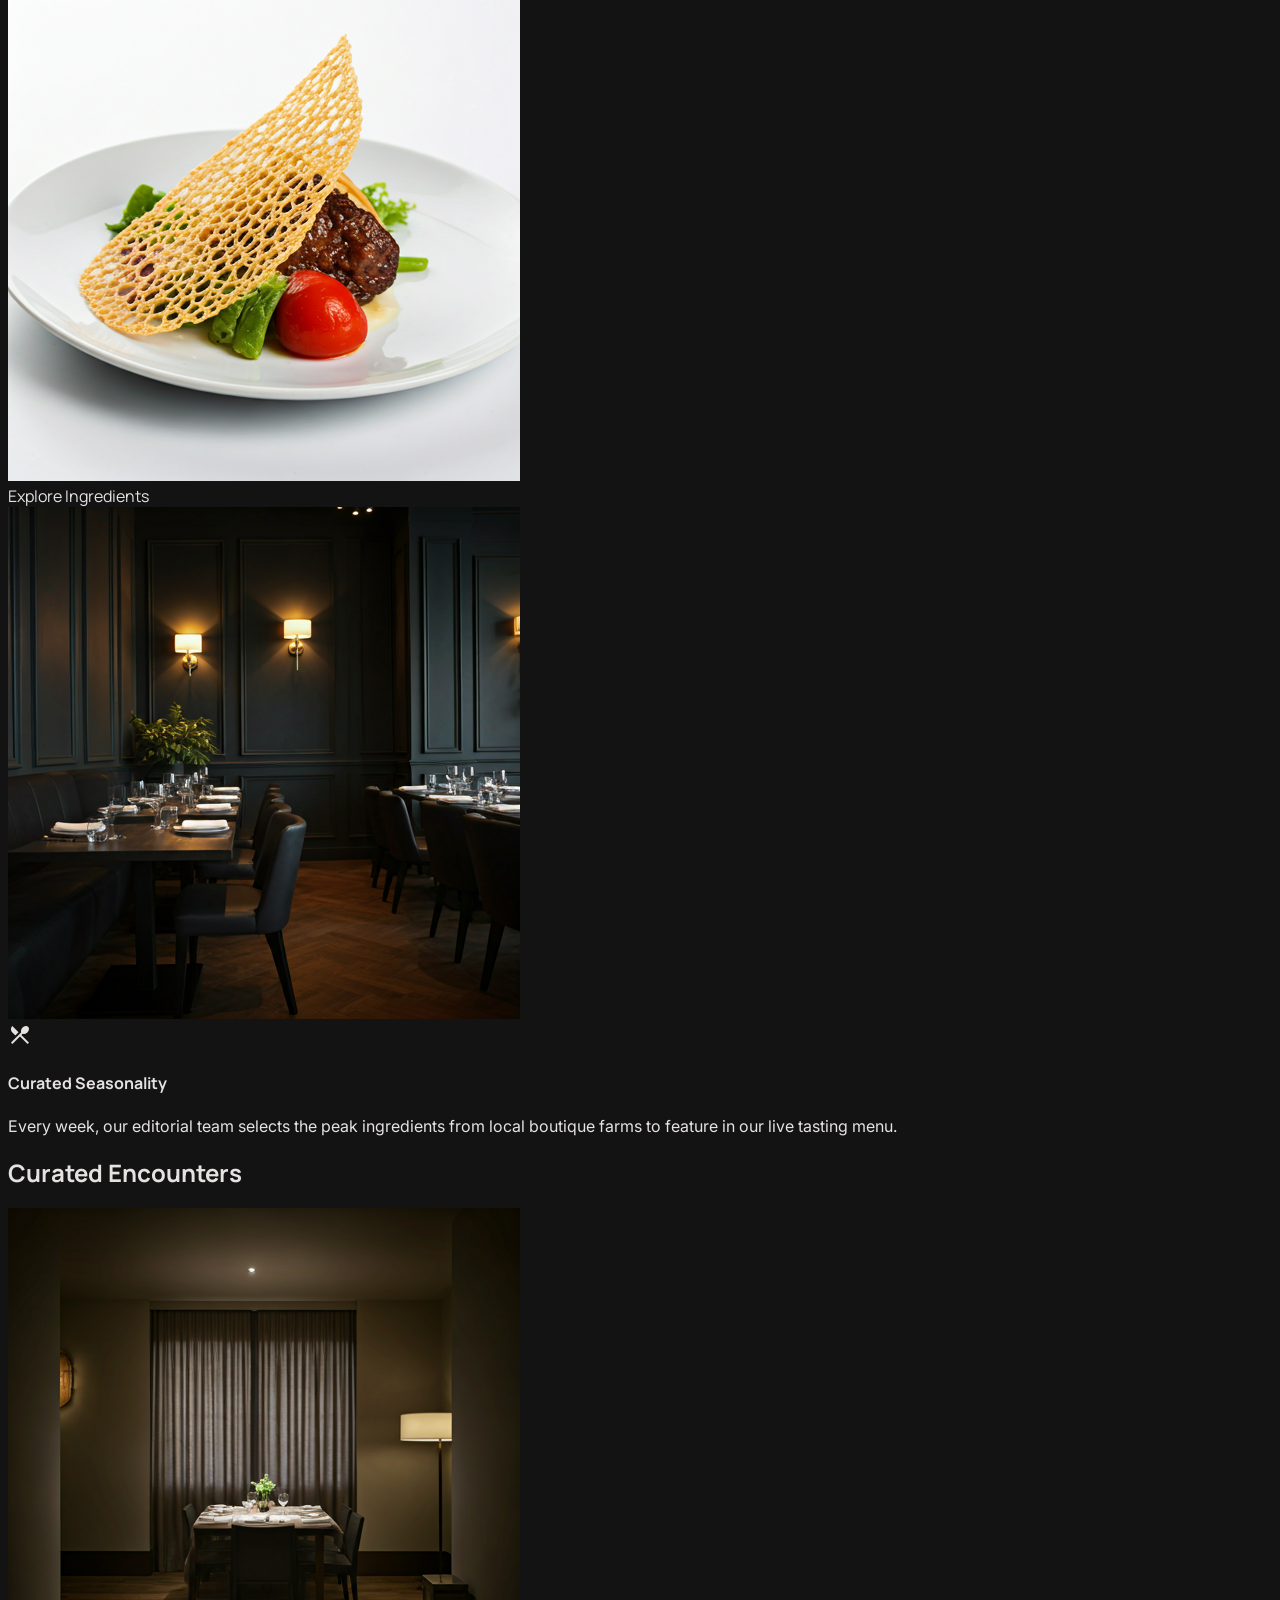
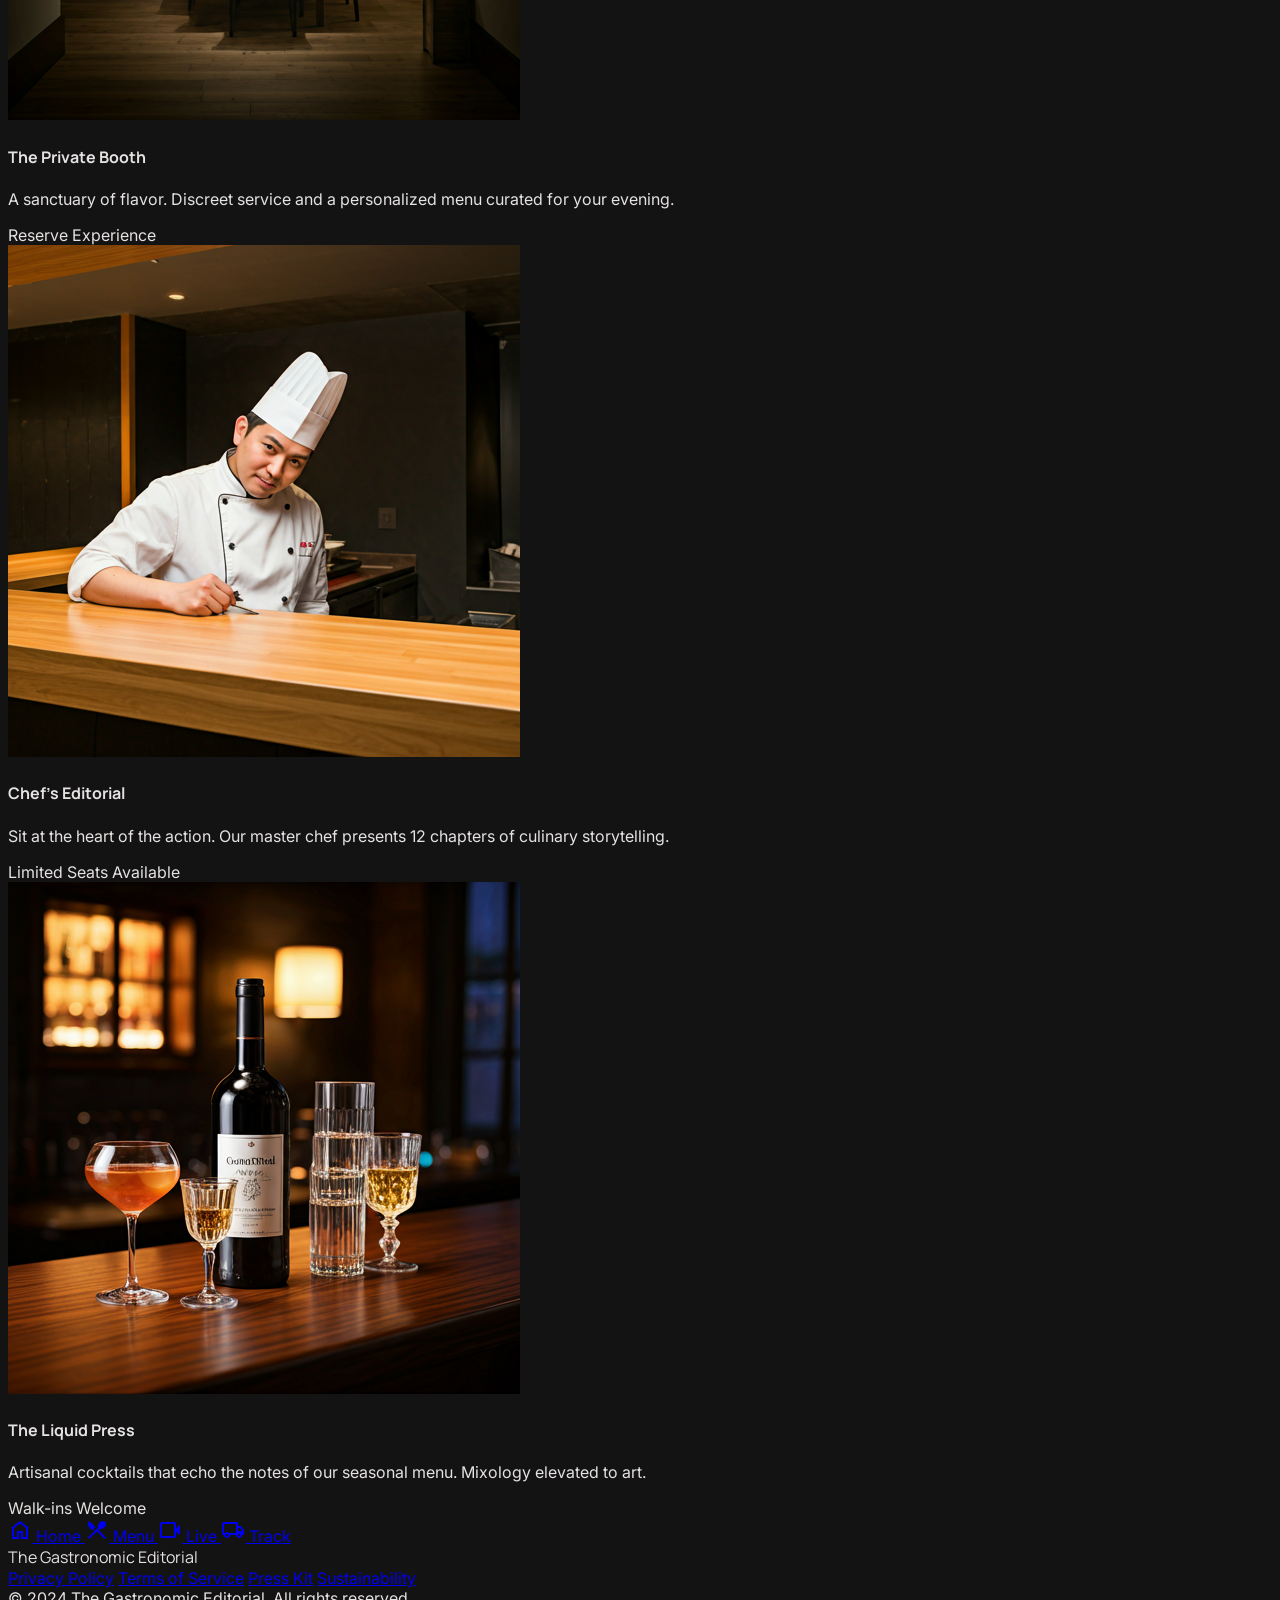
==== commit b35a6e4e: "Fix bento grid layout overflow and add image to 'Curated Seasonality' card" ====
--- a/index.html
+++ b/index.html
@@ -149,30 +149,32 @@
                 Our kitchen is the stage. Witness the precision of high-flame searing and the delicate touch of plating in our open-concept gastronomic studio.
             </p>
 </div>
-<div class="grid grid-cols-1 md:grid-cols-12 gap-6 h-auto md:h-[800px]">
+<div class="grid grid-cols-1 md:grid-cols-12 gap-6 h-auto md:h-[700px]">
 <!-- Main Feature -->
-<div class="md:col-span-7 relative group overflow-hidden rounded-3xl surface-container">
-<img alt="Chef preparing meal" class="w-full h-full object-cover group-hover:scale-110 transition-transform duration-700" data-alt="Close-up of a professional chef's hands delicately garnishing a modern gourmet dish with microgreens in a high-end restaurant kitchen" src="assets/images/image_21.jpg"/>
+<div class="md:col-span-7 relative group overflow-hidden rounded-3xl surface-container min-h-[450px] md:min-h-0">
+<img alt="Chef preparing meal" class="absolute inset-0 w-full h-full object-cover group-hover:scale-110 transition-transform duration-700" data-alt="Close-up of a professional chef's hands delicately garnishing a modern gourmet dish with microgreens in a high-end restaurant kitchen" src="assets/images/image_21.jpg"/>
 <div class="absolute inset-0 bg-gradient-to-t from-black/80 via-transparent to-transparent"></div>
 <div class="absolute bottom-8 left-8">
 <span class="bg-primary/90 text-on-primary text-xs font-bold px-3 py-1 rounded-full mb-3 inline-block">LIVE NOW</span>
-<h3 class="font-manrope text-3xl font-bold text-white">Culinary Choreography</h3>
+<h3 class="font-manrope text-3xl font-bold text-white relative z-10">Culinary Choreography</h3>
 </div>
 </div>
 <!-- Side Cluster -->
-<div class="md:col-span-5 grid grid-rows-2 gap-6">
-<div class="relative group overflow-hidden rounded-3xl surface-container">
-<img alt="Gourmet dish" class="w-full h-full object-cover group-hover:scale-110 transition-transform duration-700" data-alt="Exquisite plating of roasted sea bass with vibrant seasonal vegetables on a dark ceramic plate with dramatic lighting" src="assets/images/image_28.jpg"/>
+<div class="md:col-span-5 grid grid-rows-1 md:grid-rows-2 gap-6 min-h-[500px] md:min-h-0">
+<div class="relative group overflow-hidden rounded-3xl surface-container min-h-[250px] md:min-h-0">
+<img alt="Gourmet dish" class="absolute inset-0 w-full h-full object-cover group-hover:scale-110 transition-transform duration-700" data-alt="Exquisite plating of roasted sea bass with vibrant seasonal vegetables on a dark ceramic plate with dramatic lighting" src="assets/images/image_28.jpg"/>
 <div class="absolute inset-0 bg-surface-variant/20 backdrop-blur-[2px] opacity-0 group-hover:opacity-100 transition-opacity flex items-center justify-center">
-<span class="text-white font-manrope font-bold text-lg border border-white/40 px-6 py-2 rounded-full">Explore Ingredients</span>
-</div>
-</div>
-<div class="relative group overflow-hidden rounded-3xl bg-surface-container-high p-8 flex flex-col justify-end">
-<div class="mb-auto">
+<span class="text-white font-manrope font-bold text-lg border border-white/40 px-6 py-2 rounded-full relative z-10">Explore Ingredients</span>
+</div>
+</div>
+<div class="relative group overflow-hidden rounded-3xl p-8 flex flex-col justify-end min-h-[250px] md:min-h-0">
+<img alt="Seasonal ingredients" class="absolute inset-0 w-full h-full object-cover group-hover:scale-110 transition-transform duration-700" src="assets/images/image_25.jpg"/>
+<div class="absolute inset-0 bg-gradient-to-t from-black/90 via-black/40 to-transparent"></div>
+<div class="mb-auto relative z-10">
 <span class="material-symbols-outlined text-primary text-4xl" data-icon="restaurant_menu">restaurant_menu</span>
 </div>
-<h4 class="font-manrope text-2xl font-bold text-white mb-2">Curated Seasonality</h4>
-<p class="font-inter text-on-surface-variant text-sm">Every week, our editorial team selects the peak ingredients from local boutique farms to feature in our live tasting menu.</p>
+<h4 class="font-manrope text-2xl font-bold text-white mb-2 relative z-10">Curated Seasonality</h4>
+<p class="font-inter text-gray-300 text-sm relative z-10">Every week, our editorial team selects the peak ingredients from local boutique farms to feature in our live tasting menu.</p>
 </div>
 </div>
 </div>
